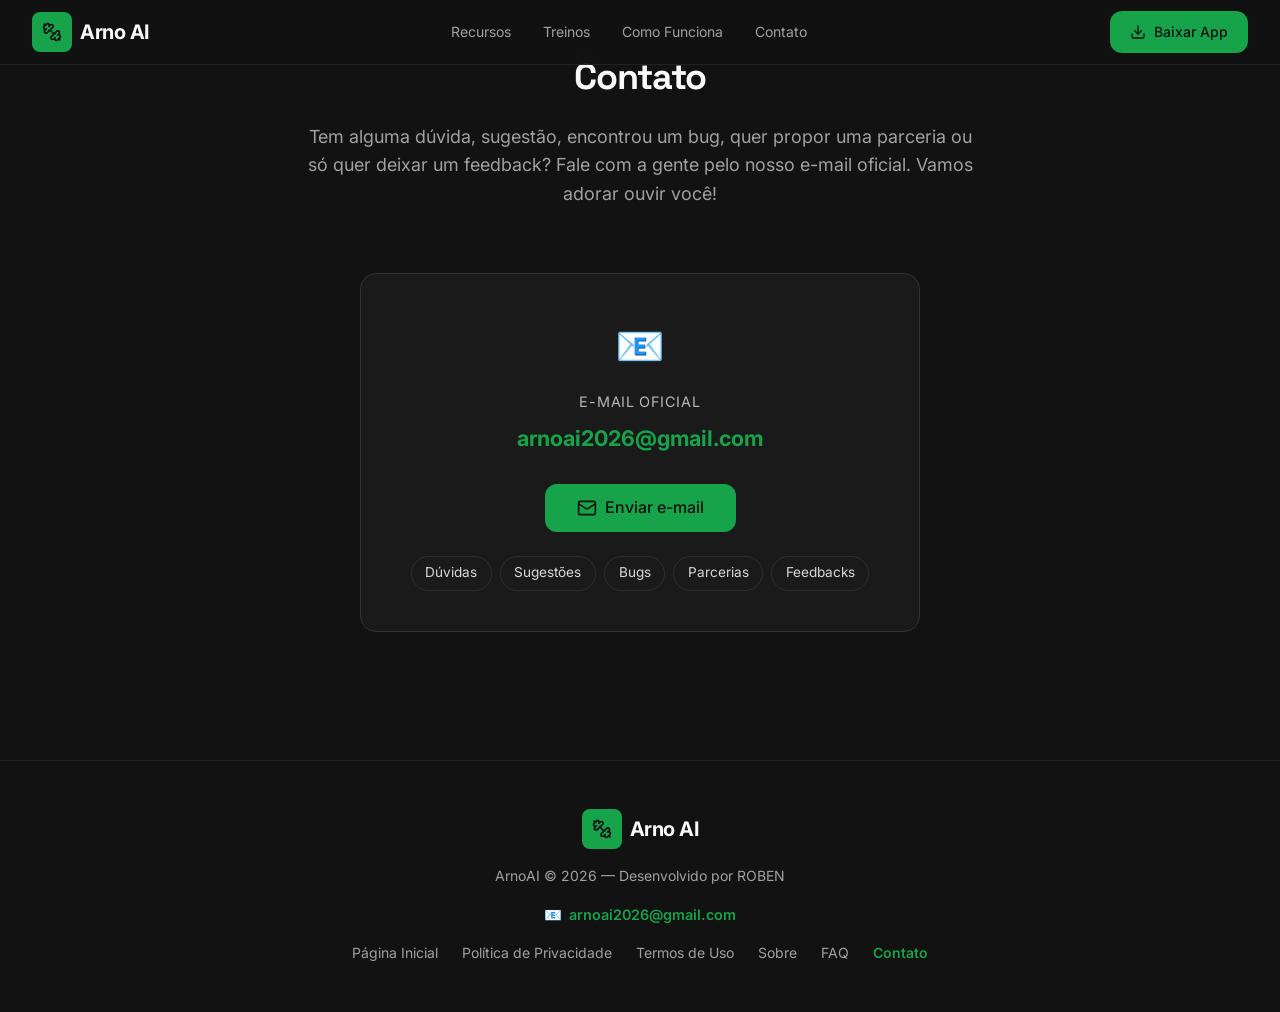
==== contato/index.html @ 8b25e914 "Create index.html" ====
<!DOCTYPE html>
<html lang="pt-BR">
<head>
  <meta charset="UTF-8">
  <meta name="viewport" content="width=device-width, initial-scale=1.0">
  <title>Contato - Arno AI</title>
  <meta name="description" content="Entre em contato com a equipe da Arno AI para dúvidas, sugestões, bugs, parcerias e feedbacks.">
  <meta name="keywords" content="contato, suporte, arno ai, personal trainer ia">
  <meta name="contact" content="arnoai2026@gmail.com">

  <meta name="theme-color" content="#39FF88">
  <meta property="og:image" content="https://guxta44.github.io/ArnoAI/icone.png">
  <meta name="twitter:card" content="summary_large_image">
  <meta name="twitter:image" content="https://guxta44.github.io/ArnoAI/icone.png">

  <link rel="preconnect" href="https://fonts.googleapis.com">
  <link rel="preconnect" href="https://fonts.gstatic.com" crossorigin>
  <link href="https://fonts.googleapis.com/css2?family=Inter:wght@400;500;600;700&family=Space+Grotesk:wght@500;700&display=swap" rel="stylesheet">
  <link rel="stylesheet" href="../styles.css">

  <link rel="icon" type="image/png" sizes="512x512" href="../icone.png">
  <link rel="apple-touch-icon" href="../icone.png">
  <link rel="manifest" href="../manifest.json">

  <style>
    /* Estilos complementares apenas para esta página,
       reaproveitando as variáveis e classes já existentes
       em styles.css. Nenhuma classe existente foi alterada. */
    .footer-link[aria-current="page"] {
      color: var(--primary);
      font-weight: 600;
    }

    .footer-link[aria-disabled="true"] {
      cursor: default;
      pointer-events: none;
      opacity: 0.55;
    }

    .footer-content {
      display: flex;
      flex-direction: column;
      align-items: center;
      gap: 1rem;
      text-align: center;
    }

    .footer-dev {
      opacity: 0.7;
      font-size: 0.875rem;
      margin: 0;
    }

    .footer-contact-line {
      display: inline-flex;
      align-items: center;
      gap: 0.4rem;
      font-size: 0.9rem;
      margin: 0;
    }

    .footer-email-link {
      color: var(--primary);
      text-decoration: none;
      font-weight: 600;
      transition: opacity 0.2s ease;
    }

    .footer-email-link:hover {
      opacity: 0.8;
      text-decoration: underline;
    }

    /* Cartão de contato da página Contato */
    .contact-section {
      padding-top: 3rem;
    }

    .contact-card {
      max-width: 560px;
      margin: 0 auto;
      background: var(--card, rgba(255, 255, 255, 0.03));
      border: 1px solid var(--border, rgba(255, 255, 255, 0.1));
      border-radius: 1rem;
      padding: 2.5rem 2rem;
      text-align: center;
    }

    .contact-card-icon {
      font-size: 2.5rem;
      margin-bottom: 0.75rem;
    }

    .contact-card-label {
      font-size: 0.9rem;
      text-transform: uppercase;
      letter-spacing: 0.05em;
      opacity: 0.7;
      margin-bottom: 0.5rem;
    }

    .contact-card-email {
      font-size: 1.35rem;
      font-weight: 700;
      color: var(--primary);
      word-break: break-word;
      margin-bottom: 1.75rem;
    }

    .contact-topics {
      display: flex;
      flex-wrap: wrap;
      gap: 0.5rem;
      justify-content: center;
      margin: 1.5rem 0 0;
      list-style: none;
      padding: 0;
    }

    .contact-topic {
      font-size: 0.85rem;
      padding: 0.35rem 0.85rem;
      border-radius: 999px;
      border: 1px solid var(--border, rgba(255, 255, 255, 0.15));
      opacity: 0.85;
    }
  </style>
</head>
<body>
  <header class="header">
    <div class="container header-content">
      <div class="logo">
        <div class="logo-icon">
          <svg xmlns="http://www.w3.org/2000/svg" width="20" height="20" viewBox="0 0 24 24" fill="none" stroke="currentColor" stroke-width="2" stroke-linecap="round" stroke-linejoin="round">
            <path d="M14.4 14.4 9.6 9.6"/>
            <path d="M18.657 21.485a2 2 0 1 1-2.829-2.828l-1.767 1.768a2 2 0 1 1-2.829-2.829l6.364-6.364a2 2 0 1 1 2.829 2.829l-1.768 1.767a2 2 0 1 1 2.828 2.829z"/>
            <path d="m21.5 21.5-1.4-1.4"/>
            <path d="M3.9 3.9 2.5 2.5"/>
            <path d="M6.404 12.768a2 2 0 1 1-2.829-2.829l1.768-1.767a2 2 0 1 1-2.828-2.829l2.828-2.828a2 2 0 1 1 2.829 2.828l1.767-1.768a2 2 0 1 1 2.829 2.829z"/>
          </svg>
        </div>
        <span class="logo-text">Arno AI</span>
      </div>

      <nav class="nav-desktop">
        <a href="../index.html#recursos" class="nav-link">Recursos</a>
        <a href="../index.html#treinos" class="nav-link">Treinos</a>
        <a href="../index.html#como-funciona" class="nav-link">Como Funciona</a>
        <a href="index.html" class="nav-link" aria-current="page">Contato</a>
      </nav>

      <div class="header-actions">
        <a href="https://github.com/Guxta44/ArnoAI/releases/download/v1.0/arno_ai.exe?raw=true" download="arno_ai.exe" class="btn btn-primary" style="text-decoration: none;">
          <svg xmlns="http://www.w3.org/2000/svg" width="16" height="16" viewBox="0 0 24 24" fill="none" stroke="currentColor" stroke-width="2" stroke-linecap="round" stroke-linejoin="round">
            <path d="M21 15v4a2 2 0 0 1-2 2H5a2 2 0 0 1-2-2v-4"/>
            <polyline points="7 10 12 15 17 10"/>
            <line x1="12" x2="12" y1="15" y2="3"/>
          </svg>
          Baixar App
        </a>
      </div>

      <button class="mobile-menu-btn" id="mobileMenuBtn" aria-label="Abrir menu">
        <svg class="menu-icon" xmlns="http://www.w3.org/2000/svg" width="24" height="24" viewBox="0 0 24 24" fill="none" stroke="currentColor" stroke-width="2" stroke-linecap="round" stroke-linejoin="round">
          <line x1="4" x2="20" y1="12" y2="12"/>
          <line x1="4" x2="20" y1="6" y2="6"/>
          <line x1="4" x2="20" y1="18" y2="18"/>
        </svg>
        <svg class="close-icon hidden" xmlns="http://www.w3.org/2000/svg" width="24" height="24" viewBox="0 0 24 24" fill="none" stroke="currentColor" stroke-width="2" stroke-linecap="round" stroke-linejoin="round">
          <path d="M18 6 6 18"/>
          <path d="m6 6 12 12"/>
        </svg>
      </button>
    </div>

    <nav class="nav-mobile hidden" id="mobileMenu">
      <a href="../index.html#recursos" class="nav-link">Recursos</a>
      <a href="../index.html#treinos" class="nav-link">Treinos</a>
      <a href="../index.html#como-funciona" class="nav-link">Como Funciona</a>
      <a href="index.html" class="nav-link" aria-current="page">Contato</a>
      <a href="https://github.com/Guxta44/ArnoAI/releases/download/v1.0/arno_ai.exe?raw=true" download="arno_ai.exe" class="btn btn-primary btn-full" style="text-decoration: none;">
        <svg xmlns="http://www.w3.org/2000/svg" width="16" height="16" viewBox="0 0 24 24" fill="none" stroke="currentColor" stroke-width="2" stroke-linecap="round" stroke-linejoin="round">
          <path d="M21 15v4a2 2 0 0 1-2 2H5a2 2 0 0 1-2-2v-4"/>
          <polyline points="7 10 12 15 17 10"/>
          <line x1="12" x2="12" y1="15" y2="3"/>
        </svg>
        Baixar App
      </a>
    </nav>
  </header>

  <section class="section contact-section section-border">
    <div class="container">
      <div class="section-header">
        <h1 class="section-title">Contato</h1>
        <p class="section-description">
          Tem alguma dúvida, sugestão, encontrou um bug, quer propor uma parceria
          ou só quer deixar um feedback? Fale com a gente pelo nosso e-mail oficial.
          Vamos adorar ouvir você!
        </p>
      </div>

      <div class="contact-card">
        <div class="contact-card-icon">📧</div>
        <div class="contact-card-label">E-mail Oficial</div>
        <div class="contact-card-email">arnoai2026@gmail.com</div>

        <a href="mailto:arnoai2026@gmail.com" class="btn btn-primary btn-lg" style="text-decoration: none;">
          <svg xmlns="http://www.w3.org/2000/svg" width="20" height="20" viewBox="0 0 24 24" fill="none" stroke="currentColor" stroke-width="2" stroke-linecap="round" stroke-linejoin="round">
            <rect width="20" height="16" x="2" y="4" rx="2"/>
            <path d="m22 7-8.97 5.7a1.94 1.94 0 0 1-2.06 0L2 7"/>
          </svg>
          Enviar e-mail
        </a>

        <ul class="contact-topics">
          <li class="contact-topic">Dúvidas</li>
          <li class="contact-topic">Sugestões</li>
          <li class="contact-topic">Bugs</li>
          <li class="contact-topic">Parcerias</li>
          <li class="contact-topic">Feedbacks</li>
        </ul>
      </div>
    </div>
  </section>

  <footer class="footer">
    <div class="container footer-content">
      <div class="logo">
        <div class="logo-icon">
          <svg xmlns="http://www.w3.org/2000/svg" width="20" height="20" viewBox="0 0 24 24" fill="none" stroke="currentColor" stroke-width="2" stroke-linecap="round" stroke-linejoin="round">
            <path d="M14.4 14.4 9.6 9.6"/>
            <path d="M18.657 21.485a2 2 0 1 1-2.829-2.828l-1.767 1.768a2 2 0 1 1-2.829-2.829l6.364-6.364a2 2 0 1 1 2.829 2.829l-1.768 1.767a2 2 0 1 1 2.828 2.829z"/>
            <path d="m21.5 21.5-1.4-1.4"/>
            <path d="M3.9 3.9 2.5 2.5"/>
            <path d="M6.404 12.768a2 2 0 1 1-2.829-2.829l1.768-1.767a2 2 0 1 1-2.828-2.829l2.828-2.828a2 2 0 1 1 2.829 2.828l1.767-1.768a2 2 0 1 1 2.829 2.829z"/>
          </svg>
        </div>
        <span class="logo-text">Arno AI</span>
      </div>

      <p class="footer-copyright">ArnoAI © 2026 — Desenvolvido por ROBEN</p>

      <p class="footer-contact-line">
        📧 <a href="mailto:arnoai2026@gmail.com" class="footer-email-link">arnoai2026@gmail.com</a>
      </p>

      <div class="footer-links">
        <a href="../index.html" class="footer-link">Página Inicial</a>
        <a href="../politica/index.html" class="footer-link">Política de Privacidade</a>
        <a href="../termos/index.html" class="footer-link">Termos de Uso</a>
        <a href="../sobre/index.html" class="footer-link">Sobre</a>
        <a href="../FAQ/index.html" class="footer-link">FAQ</a>
        <a href="index.html" class="footer-link" aria-current="page">Contato</a>
      </div>
    </div>
  </footer>

  <script src="../script.js"></script>
</body>
</html>
---- styles.css ----
/* Reset e Base */
*, *::before, *::after {
  box-sizing: border-box;
  margin: 0;
  padding: 0;
}

:root {
  --background: #121212;
  --foreground: #fafafa;
  --card: #1a1a1a;
  --card-foreground: #fafafa;
  --primary: #16a34a;
  --primary-foreground: #121212;
  --secondary: #262626;
  --secondary-foreground: #fafafa;
  --muted: #262626;
  --muted-foreground: #a1a1a1;
  --border: #333333;
  --radius: 0.75rem; 
}

html {
  scroll-behavior: smooth;
}

body {
  font-family: 'Inter', -apple-system, BlinkMacSystemFont, 'Segoe UI', Roboto, sans-serif;
  background-color: var(--background);
  color: var(--foreground);
  line-height: 1.6;
  -webkit-font-smoothing: antialiased;
  -moz-osx-font-smoothing: grayscale;
}

.container {
  max-width: 1280px;
  margin: 0 auto;
  padding: 0 1rem;
}

@media (min-width: 640px) {
  .container {
    padding: 0 1.5rem;
  }
}

@media (min-width: 1024px) {
  .container {
    padding: 0 2rem;
  }
}

/* Utilities */
.hidden {
  display: none !important;
}

.text-primary {
  color: var(--primary);
}

.text-left {
  text-align: left;
}

/* Buttons */
.btn {
  display: inline-flex;
  align-items: center;
  justify-content: center;
  gap: 0.5rem;
  padding: 0.625rem 1.25rem;
  font-size: 0.875rem;
  font-weight: 500;
  border-radius: var(--radius);
  border: none;
  cursor: pointer;
  transition: all 0.2s ease;
  text-decoration: none;
}

.btn-primary {
  background-color: var(--primary);
  color: var(--primary-foreground);
}

.btn-primary:hover {
  background-color: #26ea0c;
}

.btn-outline {
  background-color: transparent;
  border: 1px solid var(--border);
  color: var(--foreground);
}

.btn-outline:hover {
  background-color: var(--secondary);
}

.btn-lg {
  padding: 0.875rem 2rem;
  font-size: 1rem;
  height: 3rem;
}

.btn-full {
  width: 100%;
}

/* Header */
.header {
  position: fixed;
  top: 0;
  left: 0;
  right: 0;
  z-index: 50;
  background-color: rgba(18, 18, 18, 0.8);
  backdrop-filter: blur(12px);
  -webkit-backdrop-filter: blur(12px);
  border-bottom: 1px solid rgba(51, 51, 51, 0.5);
}

.header-content {
  display: flex;
  align-items: center;
  justify-content: space-between;
  height: 4rem;
}

.logo {
  display: flex;
  align-items: center;
  gap: 0.5rem;
}

.logo-icon {
  display: flex;
  align-items: center;
  justify-content: center;
  width: 2.5rem;
  height: 2.5rem;
  border-radius: 0.5rem;
  background-color: var(--primary);
  color: var(--primary-foreground);
}

.logo-text {
  font-size: 1.25rem;
  font-weight: 700;
  letter-spacing: -0.025em;
}

.nav-desktop {
  display: none;
  align-items: center;
  gap: 2rem;
}

@media (min-width: 768px) {
  .nav-desktop {
    display: flex;
  }
}

.nav-link {
  font-size: 0.875rem;
  color: var(--muted-foreground);
  text-decoration: none;
  transition: color 0.2s ease;
}

.nav-link:hover {
  color: var(--foreground);
}

.header-actions {
  display: none;
}

@media (min-width: 768px) {
  .header-actions {
    display: flex;
    align-items: center;
    gap: 1rem;
  }
}

.mobile-menu-btn {
  display: flex;
  align-items: center;
  justify-content: center;
  padding: 0.5rem;
  background: none;
  border: none;
  color: var(--foreground);
  cursor: pointer;
}

@media (min-width: 768px) {
  .mobile-menu-btn {
    display: none;
  }
}

.nav-mobile {
  display: flex;
  flex-direction: column;
  padding: 1rem;
  gap: 1rem;
  border-top: 1px solid var(--border);
  background-color: var(--background);
}

@media (min-width: 768px) {
  .nav-mobile {
    display: none !important;
  }
}

/* Hero Section */
.hero {
  position: relative;
  padding: 8rem 0 5rem;
  overflow: hidden;
}

@media (min-width: 768px) {
  .hero {
    padding: 10rem 0 8rem;
  }
}

.hero-bg {
  position: absolute;
  inset: 0;
  z-index: -1;
}

.hero-blob {
  position: absolute;
  border-radius: 50%;
  filter: blur(80px);
}

.hero-blob-1 {
  top: 25%;
  left: 25%;
  width: 24rem;
  height: 24rem;
  background-color: rgba(22, 163, 74, 0.1);
}

.hero-blob-2 {
  bottom: 25%;
  right: 25%;
  width: 24rem;
  height: 24rem;
  background-color: rgba(22, 163, 74, 0.05);
}

.hero-content {
  text-align: center;
}

.badge {
  display: inline-flex;
  align-items: center;
  gap: 0.5rem;
  padding: 0.375rem 1rem;
  border-radius: 9999px;
  border: 1px solid rgba(22, 163, 74, 0.3);
  background-color: rgba(22, 163, 74, 0.1);
  color: var(--primary);
  font-size: 0.875rem;
  margin-bottom: 1.5rem;
}

.hero-title {
  font-family: 'Space Grotesk', sans-serif;
  font-size: 2.5rem;
  font-weight: 700;
  letter-spacing: -0.025em;
  line-height: 1.1;
  text-wrap: balance;
}

@media (min-width: 640px) {
  .hero-title {
    font-size: 3rem;
  }
}

@media (min-width: 768px) {
  .hero-title {
    font-size: 3.75rem;
  }
}

@media (min-width: 1024px) {
  .hero-title {
    font-size: 4.5rem;
  }
}

.hero-description {
  max-width: 42rem;
  margin: 1.5rem auto 0;
  font-size: 1.125rem;
  color: var(--muted-foreground);
  line-height: 1.75;
  text-wrap: pretty;
}

.hero-buttons {
  display: flex;
  flex-direction: column;
  align-items: center;
  justify-content: center;
  gap: 1rem;
  margin-top: 2.5rem;
}

@media (min-width: 640px) {
  .hero-buttons {
    flex-direction: row;
  }
}

/* Stats */
.stats {
  display: grid;
  grid-template-columns: repeat(2, 1fr);
  gap: 2rem;
  max-width: 48rem;
  margin: 4rem auto 0;
}

@media (min-width: 640px) {
  .stats {
    grid-template-columns: repeat(4, 1fr);
  }
}

.stat-value {
  font-family: 'Space Grotesk', sans-serif;
  font-size: 1.875rem;
  font-weight: 700;
  color: var(--primary);
}

.stat-label {
  font-size: 0.875rem;
  color: var(--muted-foreground);
  margin-top: 0.25rem;
}

/* Sections */
.section {
  padding: 5rem 0;
}

@media (min-width: 768px) {
  .section {
    padding: 8rem 0;
  }
}

.section-border {
  border-top: 1px solid rgba(51, 51, 51, 0.5);
}

.section-dark {
  background-color: rgba(38, 38, 38, 0.3);
}

.section-header {
  text-align: center;
  margin-bottom: 4rem;
}

.section-title {
  font-family: 'Space Grotesk', sans-serif;
  font-size: 1.875rem;
  font-weight: 700;
  letter-spacing: -0.025em;
}

@media (min-width: 640px) {
  .section-title {
    font-size: 2.25rem;
  }
}

.section-description {
  max-width: 42rem;
  margin: 1rem auto 0;
  font-size: 1.125rem;
  color: var(--muted-foreground);
}

/* Features Grid */
.features-grid {
  display: grid;
  gap: 1.5rem;
}

@media (min-width: 768px) {
  .features-grid {
    grid-template-columns: repeat(2, 1fr);
  }
}

@media (min-width: 1024px) {
  .features-grid {
    grid-template-columns: repeat(4, 1fr);
  }
}

.feature-card {
  padding: 1.5rem;
  border-radius: var(--radius);
  border: 1px solid rgba(51, 51, 51, 0.5);
  background-color: rgba(26, 26, 26, 0.5);
  backdrop-filter: blur(8px);
  transition: all 0.3s ease;
}

.feature-card:hover {
  border-color: rgba(22, 163, 74, 0.5);
  background-color: var(--card);
}

.feature-card:hover .feature-icon {
  background-color: var(--primary);
  color: var(--primary-foreground);
}

.feature-icon {
  display: flex;
  align-items: center;
  justify-content: center;
  width: 3rem;
  height: 3rem;
  border-radius: 0.5rem;
  background-color: rgba(22, 163, 74, 0.1);
  color: var(--primary);
  margin-bottom: 1rem;
  transition: all 0.3s ease;
}

.feature-title {
  font-size: 1.125rem;
  font-weight: 600;
  margin-bottom: 0.5rem;
}

.feature-description {
  font-size: 0.875rem;
  color: var(--muted-foreground);
  line-height: 1.6;
}

/* Workouts Grid */
.workouts-grid {
  display: grid;
  grid-template-columns: repeat(2, 1fr);
  gap: 1rem;
}

@media (min-width: 640px) {
  .workouts-grid {
    grid-template-columns: repeat(4, 1fr);
  }
}

@media (min-width: 1024px) {
  .workouts-grid {
    grid-template-columns: repeat(8, 1fr);
  }
}

.workout-card {
  display: flex;
  flex-direction: column;
  align-items: center;
  justify-content: center;
  padding: 1.5rem;
  border-radius: var(--radius);
  border: 1px solid rgba(51, 51, 51, 0.5);
  background-color: rgba(26, 26, 26, 0.5);
  backdrop-filter: blur(8px);
  cursor: pointer;
  transition: all 0.3s ease;
}

.workout-card:hover {
  border-color: var(--primary);
  background-color: rgba(22, 163, 74, 0.1);
}

.workout-emoji {
  font-size: 1.875rem;
  margin-bottom: 0.5rem;
}

.workout-name {
  font-size: 0.875rem;
  font-weight: 500;
  text-align: center;
}

.workouts-note {
  text-align: center;
  color: var(--muted-foreground);
  margin-top: 2rem;
}

/* Steps Grid */
.steps-grid {
  display: grid;
  gap: 2rem;
}

@media (min-width: 768px) {
  .steps-grid {
    grid-template-columns: repeat(2, 1fr);
  }
}

@media (min-width: 1024px) {
  .steps-grid {
    grid-template-columns: repeat(4, 1fr);
  }
}

.step {
  position: relative;
}

.step-number {
  font-family: 'Space Grotesk', sans-serif;
  font-size: 3.75rem;
  font-weight: 700;
  color: rgba(22, 163, 74, 0.2);
  margin-bottom: 1rem;
}

.step-title {
  font-size: 1.25rem;
  font-weight: 600;
  margin-bottom: 0.5rem;
}

.step-description {
  color: var(--muted-foreground);
}

.step-arrow {
  display: none;
  position: absolute;
  top: 2rem;
  right: -1rem;
  color: rgba(22, 163, 74, 0.3);
}

@media (min-width: 1024px) {
  .step-arrow {
    display: block;
  }

  .step:last-child .step-arrow {
    display: none;
  }
}

/* Data Section */
.data-grid {
  display: grid;
  gap: 3rem;
  align-items: center;
}

@media (min-width: 1024px) {
  .data-grid {
    grid-template-columns: 1fr 1fr;
  }
}

.data-content .section-title {
  margin-bottom: 1.5rem;
}

.data-description {
  font-size: 1.125rem;
  color: var(--muted-foreground);
  line-height: 1.75;
  margin-bottom: 2rem;
}

.data-items {
  display: flex;
  flex-direction: column;
  gap: 1rem;
}

.data-item {
  display: flex;
  align-items: center;
  gap: 1rem;
  padding: 1rem;
  border-radius: 0.5rem;
  border: 1px solid rgba(51, 51, 51, 0.5);
  background-color: rgba(26, 26, 26, 0.5);
}

.data-item-icon {
  display: flex;
  align-items: center;
  justify-content: center;
  width: 2.5rem;
  height: 2.5rem;
  border-radius: 0.5rem;
  background-color: rgba(22, 163, 74, 0.1);
  color: var(--primary);
  flex-shrink: 0;
}

.data-item-title {
  font-weight: 500;
}

.data-item-text {
  font-size: 0.875rem;
  color: var(--muted-foreground);
}

/* Preview Card */
.preview-card {
  border-radius: var(--radius);
  border: 1px solid rgba(51, 51, 51, 0.5);
  background-color: rgba(26, 26, 26, 0.8);
  backdrop-filter: blur(8px);
  padding: 2rem;
}

.preview-header {
  text-align: center;
  margin-bottom: 1.5rem;
}

.preview-icon {
  display: inline-flex;
  align-items: center;
  justify-content: center;
  width: 4rem;
  height: 4rem;
  border-radius: 50%;
  background-color: rgba(22, 163, 74, 0.1);
  color: var(--primary);
  margin-bottom: 1rem;
}

.preview-title {
  font-size: 1.25rem;
  font-weight: 700;
}

.preview-subtitle {
  font-size: 0.875rem;
  color: var(--muted-foreground);
}

.exercise-list {
  display: flex;
  flex-direction: column;
  gap: 0.75rem;
}

.exercise-item {
  display: flex;
  align-items: center;
  justify-content: space-between;
  padding: 0.75rem;
  border-radius: 0.5rem;
  background-color: rgba(38, 38, 38, 0.5);
}

.exercise-name {
  font-weight: 500;
}

.exercise-details {
  display: flex;
  gap: 1rem;
  font-size: 0.875rem;
  color: var(--muted-foreground);
}

.exercise-rest {
  color: var(--primary);
}

.preview-note {
  font-size: 0.75rem;
  color: var(--muted-foreground);
  text-align: center;
  margin-top: 1rem;
}

/* CTA Section */
.cta-box {
  position: relative;
  border-radius: 1.5rem;
  background-color: rgba(22, 163, 74, 0.1);
  border: 1px solid rgba(22, 163, 74, 0.2);
  padding: 2rem;
  text-align: center;
  overflow: hidden;
}

@media (min-width: 768px) {
  .cta-box {
    padding: 4rem;
  }
}

.cta-bg {
  position: absolute;
  inset: 0;
  z-index: -1;
}

.cta-bg::before {
  content: '';
  position: absolute;
  top: 0;
  left: 50%;
  transform: translateX(-50%);
  width: 16rem;
  height: 16rem;
  border-radius: 50%;
  background-color: rgba(22, 163, 74, 0.2);
  filter: blur(80px);
}

.cta-title {
  font-family: 'Space Grotesk', sans-serif;
  font-size: 1.875rem;
  font-weight: 700;
  letter-spacing: -0.025em;
  margin-bottom: 1.5rem;
}

@media (min-width: 640px) {
  .cta-title {
    font-size: 2.25rem;
  }
}

@media (min-width: 768px) {
  .cta-title {
    font-size: 3rem;
  }
}

.cta-description {
  max-width: 42rem;
  margin: 0 auto 2rem;
  font-size: 1.125rem;
  color: var(--muted-foreground);
}

/* Footer */
.footer {
  border-top: 1px solid rgba(51, 51, 51, 0.5);
  padding: 3rem 0;
}

.footer-content {
  display: flex;
  flex-direction: column;
  align-items: center;
  gap: 1.5rem;
}

@media (min-width: 768px) {
  .footer-content {
    flex-direction: row;
    justify-content: space-between;
  }
}

.footer-copyright {
  font-size: 0.875rem;
  color: var(--muted-foreground);
}

.footer-links {
  display: flex;
  align-items: center;
  gap: 1.5rem;
}

.footer-link {
  font-size: 0.875rem;
  color: var(--muted-foreground);
  text-decoration: none;
  transition: color 0.2s ease;
}

.footer-link:hover {
  color: var(--foreground);
}
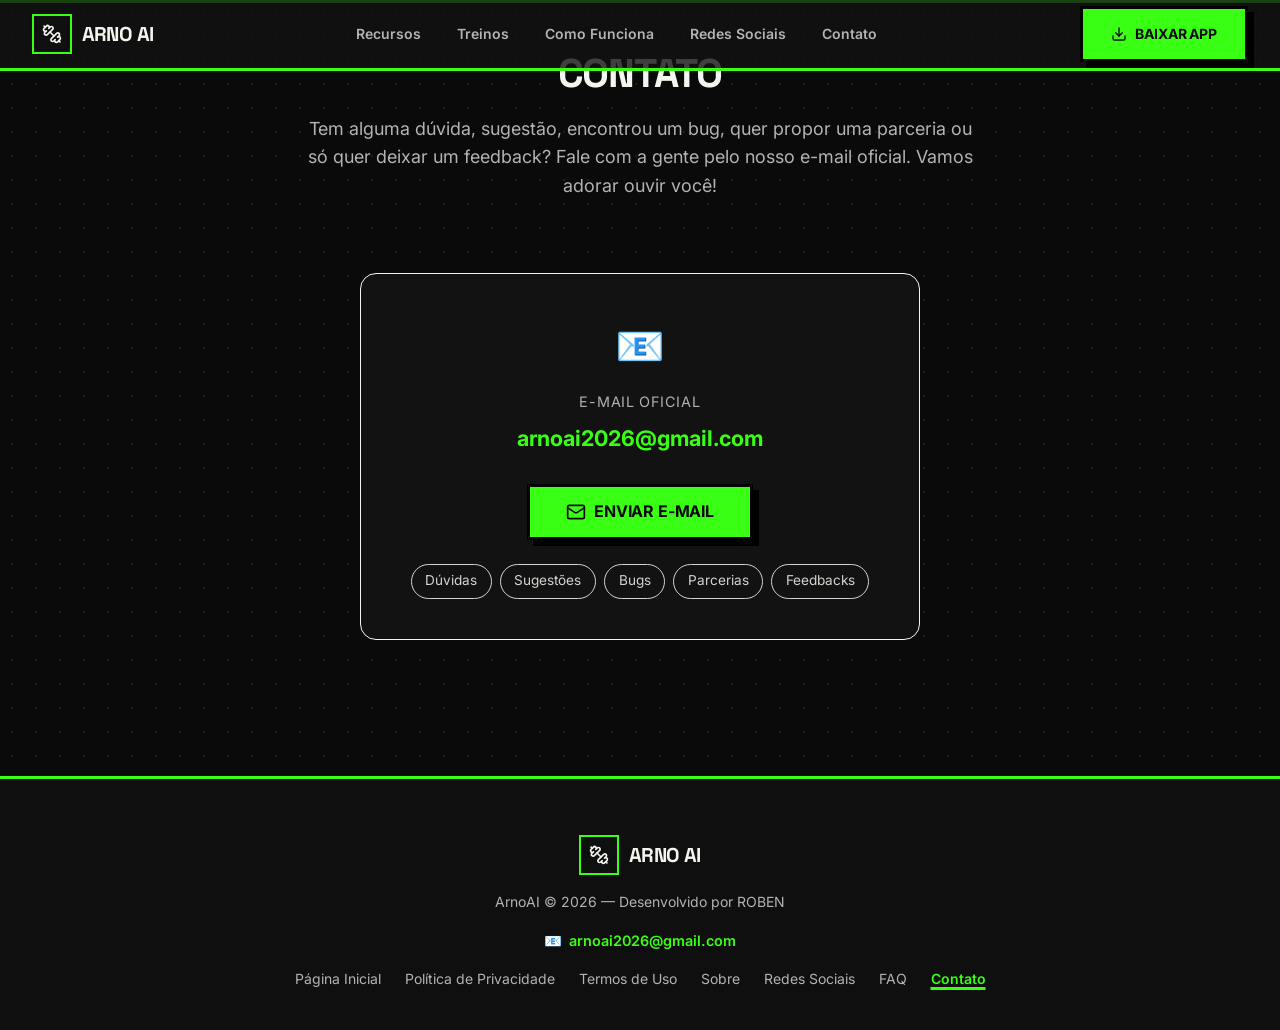
==== commit 91e76dae: "Add 'Redes Sociais' links to navigation and footer" ====
--- a/contato/index.html
+++ b/contato/index.html
@@ -146,6 +146,7 @@
         <a href="../index.html#recursos" class="nav-link">Recursos</a>
         <a href="../index.html#treinos" class="nav-link">Treinos</a>
         <a href="../index.html#como-funciona" class="nav-link">Como Funciona</a>
+        <a href="../redessociais/index.html" class="nav-link">Redes Sociais</a>
         <a href="index.html" class="nav-link" aria-current="page">Contato</a>
       </nav>
 
@@ -177,6 +178,7 @@
       <a href="../index.html#recursos" class="nav-link">Recursos</a>
       <a href="../index.html#treinos" class="nav-link">Treinos</a>
       <a href="../index.html#como-funciona" class="nav-link">Como Funciona</a>
+      <a href="../redessociais/index.html" class="nav-link">Redes Sociais</a>
       <a href="index.html" class="nav-link" aria-current="page">Contato</a>
       <a href="https://github.com/Guxta44/ArnoAI/releases/download/v1.0/arno_ai.exe?raw=true" download="arno_ai.exe" class="btn btn-primary btn-full" style="text-decoration: none;">
         <svg xmlns="http://www.w3.org/2000/svg" width="16" height="16" viewBox="0 0 24 24" fill="none" stroke="currentColor" stroke-width="2" stroke-linecap="round" stroke-linejoin="round">
@@ -250,6 +252,7 @@
         <a href="../politica/index.html" class="footer-link">Política de Privacidade</a>
         <a href="../termos/index.html" class="footer-link">Termos de Uso</a>
         <a href="../sobre/index.html" class="footer-link">Sobre</a>
+        <a href="../redessociais/index.html" class="footer-link">Redes Sociais</a>
         <a href="../FAQ/index.html" class="footer-link">FAQ</a>
         <a href="index.html" class="footer-link" aria-current="page">Contato</a>
       </div>
--- a/styles.css
+++ b/styles.css
@@ -1,3 +1,12 @@
+/* =========================================================
+   Arno AI — Design System Neo-Brutalist
+   Mantém 100% das classes e variáveis originais (nenhuma
+   página do site quebra). Paleta: verde neon + preto forte,
+   com amarelo elétrico e rosa/magenta como cores secundárias.
+   Linguagem: bordas grossas, sombras sólidas deslocadas
+   (sem blur/glow), cantos retos, alto contraste.
+   ========================================================= */
+
 /* Reset e Base */
 *, *::before, *::after {
   box-sizing: border-box;
@@ -6,32 +15,93 @@
 }
 
 :root {
-  --background: #121212;
-  --foreground: #fafafa;
-  --card: #1a1a1a;
-  --card-foreground: #fafafa;
-  --primary: #16a34a;
-  --primary-foreground: #121212;
-  --secondary: #262626;
-  --secondary-foreground: #fafafa;
-  --muted: #262626;
-  --muted-foreground: #a1a1a1;
-  --border: #333333;
-  --radius: 0.75rem; 
+  /* ---- Paleta base (mesmos nomes de sempre) ---- */
+  --background: #0a0a0a;
+  --foreground: #f5f5f0;
+  --card: #121212;
+  --card-foreground: #f5f5f0;
+  --primary: #39ff14;
+  --primary-foreground: #0a0a0a;
+  --secondary: #1a1a1a;
+  --secondary-foreground: #f5f5f0;
+  --muted: #1a1a1a;
+  --muted-foreground: #b3b3b3;
+  --border: #f5f5f0;
+  --radius: 0px;
+
+  /* ---- Extensões (mesmos nomes, valores brutalistas) ---- */
+  --primary-light: #7cfc3c;
+  --primary-dark: #1fae0a;
+  --bg-elevated: #0f0f0f;
+  --border-soft: rgba(245, 245, 240, 0.16);
+
+  /* sombras "sticker": deslocadas, sólidas, sem blur */
+  --glow-sm: 4px 4px 0 #000;
+  --glow-md: 6px 6px 0 #000;
+  --glow-lg: 10px 10px 0 #000;
+  --shadow-card: 6px 6px 0 #000;
+
+  --ease-premium: cubic-bezier(0.2, 0.9, 0.25, 1);
+
+  /* gradientes viram cor sólida (nada de blend suave) */
+  --gradient-primary: var(--primary);
+  --gradient-text: var(--primary);
+
+  /* ---- Assinatura "sinal vital": segunda cor (IA/dados) que
+     forma o duotone junto do verde (fitness/energia). Agora em
+     amarelo elétrico — pop gráfico, nunca em massa. ---- */
+  --signal: #ffe600;
+  --signal-soft: rgba(255, 230, 0, 0.16);
+  /* corte duro 50/50, sem transição suave */
+  --gradient-signature: linear-gradient(90deg, var(--primary) 0 50%, var(--signal) 50% 100%);
+  --font-mono: 'IBM Plex Mono', ui-monospace, 'SF Mono', Menlo, monospace;
+
+  /* cor secundária extra, usada com moderação (tags, chips) */
+  --accent-pink: #ff2e93;
 }
 
 html {
   scroll-behavior: smooth;
+}
+
+@media (prefers-reduced-motion: reduce) {
+  html {
+    scroll-behavior: auto;
+  }
+  *, *::before, *::after {
+    animation-duration: 0.001ms !important;
+    animation-iteration-count: 1 !important;
+    transition-duration: 0.001ms !important;
+    scroll-behavior: auto !important;
+  }
 }
 
 body {
   font-family: 'Inter', -apple-system, BlinkMacSystemFont, 'Segoe UI', Roboto, sans-serif;
   background-color: var(--background);
+  background-image: radial-gradient(rgba(245, 245, 240, 0.09) 1.5px, transparent 1.5px);
+  background-size: 24px 24px;
   color: var(--foreground);
   line-height: 1.6;
   -webkit-font-smoothing: antialiased;
   -moz-osx-font-smoothing: grayscale;
-}
+  overflow-x: hidden;
+}
+
+::selection {
+  background-color: var(--primary);
+  color: #0a0a0a;
+}
+
+/* Scrollbar */
+::-webkit-scrollbar { width: 10px; }
+::-webkit-scrollbar-track { background: var(--background); }
+::-webkit-scrollbar-thumb {
+  background: #2a2a2e;
+  border-radius: 0;
+  border: 2px solid var(--background);
+}
+::-webkit-scrollbar-thumb:hover { background: var(--primary); }
 
 .container {
   max-width: 1280px;
@@ -40,100 +110,141 @@
 }
 
 @media (min-width: 640px) {
-  .container {
-    padding: 0 1.5rem;
-  }
+  .container { padding: 0 1.5rem; }
 }
 
 @media (min-width: 1024px) {
-  .container {
-    padding: 0 2rem;
-  }
+  .container { padding: 0 2rem; }
 }
 
 /* Utilities */
-.hidden {
-  display: none !important;
-}
+.hidden { display: none !important; }
 
 .text-primary {
-  color: var(--primary);
-}
-
-.text-left {
-  text-align: left;
-}
-
-/* Buttons */
+  background: var(--gradient-text);
+  -webkit-background-clip: text;
+  background-clip: text;
+  -webkit-text-fill-color: transparent;
+}
+
+.text-left { text-align: left; }
+
+/* Cabeçalhos de destaque — poster/uppercase, chapado */
+.hero-title,
+.section-title,
+.cta-title {
+  text-transform: uppercase;
+}
+
+/* Reveal-on-scroll genérico (usado por script.js + novas seções) */
+.reveal {
+  opacity: 0;
+  transform: translateY(20px);
+  transition: opacity 0.45s var(--ease-premium), transform 0.45s var(--ease-premium);
+}
+.reveal.is-visible,
+.reveal.visible {
+  opacity: 1;
+  transform: translateY(0);
+}
+
+/* =========================================================
+   Botões
+   ========================================================= */
 .btn {
+  position: relative;
   display: inline-flex;
   align-items: center;
   justify-content: center;
   gap: 0.5rem;
-  padding: 0.625rem 1.25rem;
+  padding: 0.85rem 1.75rem;
   font-size: 0.875rem;
-  font-weight: 500;
-  border-radius: var(--radius);
-  border: none;
+  font-weight: 700;
+  letter-spacing: -0.01em;
+  text-transform: uppercase;
+  border-radius: 0;
+  border: 3px solid #000;
   cursor: pointer;
-  transition: all 0.2s ease;
+  transition: transform 0.15s var(--ease-premium), box-shadow 0.15s var(--ease-premium), background-color 0.2s ease;
   text-decoration: none;
-}
+  isolation: isolate;
+  overflow: hidden;
+  white-space: nowrap;
+}
+
+.btn > * { position: relative; z-index: 2; }
 
 .btn-primary {
+  background: var(--gradient-primary);
+  color: var(--primary-foreground);
+  box-shadow: var(--shadow-card);
+}
+
+.btn-primary:hover {
+  transform: translate(-3px, -3px);
+  box-shadow: 9px 9px 0 #000;
+}
+
+.btn-primary:active {
+  transform: translate(0, 0);
+  box-shadow: 2px 2px 0 #000;
+}
+
+.btn-outline {
+  background-color: var(--background);
+  border: 3px solid var(--primary);
+  color: var(--foreground);
+}
+
+.btn-outline:hover {
   background-color: var(--primary);
   color: var(--primary-foreground);
-}
-
-.btn-primary:hover {
-  background-color: #26ea0c;
-}
-
-.btn-outline {
-  background-color: transparent;
-  border: 1px solid var(--border);
-  color: var(--foreground);
-}
-
-.btn-outline:hover {
-  background-color: var(--secondary);
+  border-color: #000;
+  transform: translate(-3px, -3px);
+  box-shadow: 9px 9px 0 #000;
+}
+
+.btn-outline:active {
+  transform: translate(0, 0);
+  box-shadow: 2px 2px 0 #000;
 }
 
 .btn-lg {
-  padding: 0.875rem 2rem;
+  padding: 1rem 2.25rem;
   font-size: 1rem;
-  height: 3rem;
-}
-
-.btn-full {
-  width: 100%;
-}
-
-/* Header */
+  height: 3.5rem;
+}
+
+.btn-full { width: 100%; }
+
+/* =========================================================
+   Header / Navbar
+   ========================================================= */
 .header {
   position: fixed;
   top: 0;
   left: 0;
   right: 0;
   z-index: 50;
-  background-color: rgba(18, 18, 18, 0.8);
-  backdrop-filter: blur(12px);
-  -webkit-backdrop-filter: blur(12px);
-  border-bottom: 1px solid rgba(51, 51, 51, 0.5);
+  background-color: var(--background);
+  border-bottom: 3px solid var(--primary);
 }
 
 .header-content {
   display: flex;
   align-items: center;
   justify-content: space-between;
-  height: 4rem;
+  height: 4.25rem;
 }
 
 .logo {
   display: flex;
   align-items: center;
-  gap: 0.5rem;
-}
+  gap: 0.6rem;
+  transition: opacity 0.2s ease;
+}
+
+.logo:hover { opacity: 0.85; }
 
 .logo-icon {
   display: flex;
@@ -141,39 +252,65 @@
   justify-content: center;
   width: 2.5rem;
   height: 2.5rem;
-  border-radius: 0.5rem;
-  background-color: var(--primary);
-  color: var(--primary-foreground);
+  border-radius: 0;
+  border: 2px solid var(--primary);
+  overflow: hidden;
+  flex-shrink: 0;
+}
+
+.logo-icon-img {
+  width: 100%;
+  height: 100%;
+  object-fit: cover;
+  border-radius: inherit;
+  display: block;
 }
 
 .logo-text {
+  font-family: 'Space Grotesk', sans-serif;
   font-size: 1.25rem;
   font-weight: 700;
-  letter-spacing: -0.025em;
+  letter-spacing: -0.03em;
+  text-transform: uppercase;
 }
 
 .nav-desktop {
   display: none;
   align-items: center;
-  gap: 2rem;
+  gap: 2.25rem;
 }
 
 @media (min-width: 768px) {
-  .nav-desktop {
-    display: flex;
-  }
+  .nav-desktop { display: flex; }
 }
 
 .nav-link {
+  position: relative;
   font-size: 0.875rem;
+  font-weight: 600;
   color: var(--muted-foreground);
   text-decoration: none;
   transition: color 0.2s ease;
-}
-
-.nav-link:hover {
-  color: var(--foreground);
-}
+  padding: 0.35rem 0;
+}
+
+.nav-link::after {
+  content: '';
+  position: absolute;
+  left: 0;
+  bottom: -2px;
+  width: 0%;
+  height: 3px;
+  border-radius: 0;
+  background: var(--primary);
+  transition: width 0.25s var(--ease-premium);
+}
+
+.nav-link:hover { color: var(--foreground); }
+.nav-link:hover::after { width: 100%; }
+
+.nav-link.is-active { color: var(--primary-light); }
+.nav-link.is-active::after { width: 100%; }
 
 .header-actions {
   display: none;
@@ -199,37 +336,33 @@
 }
 
 @media (min-width: 768px) {
-  .mobile-menu-btn {
-    display: none;
-  }
+  .mobile-menu-btn { display: none; }
 }
 
 .nav-mobile {
   display: flex;
   flex-direction: column;
-  padding: 1rem;
-  gap: 1rem;
-  border-top: 1px solid var(--border);
+  padding: 1.25rem 1rem 1.5rem;
+  gap: 1.1rem;
+  border-top: 3px solid var(--primary);
   background-color: var(--background);
 }
 
 @media (min-width: 768px) {
-  .nav-mobile {
-    display: none !important;
-  }
-}
-
-/* Hero Section */
+  .nav-mobile { display: none !important; }
+}
+
+/* =========================================================
+   Hero
+   ========================================================= */
 .hero {
   position: relative;
-  padding: 8rem 0 5rem;
+  padding: 9rem 0 5rem;
   overflow: hidden;
 }
 
 @media (min-width: 768px) {
-  .hero {
-    padding: 10rem 0 8rem;
-  }
+  .hero { padding: 11rem 0 8rem; }
 }
 
 .hero-bg {
@@ -238,94 +371,383 @@
   z-index: -1;
 }
 
+.hero-bg::after {
+  content: '';
+  position: absolute;
+  inset: 0;
+  background-image:
+    linear-gradient(rgba(57, 255, 20, 0.06) 1px, transparent 1px),
+    linear-gradient(90deg, rgba(57, 255, 20, 0.06) 1px, transparent 1px);
+  background-size: 46px 46px;
+  -webkit-mask-image: radial-gradient(ellipse 70% 60% at 50% 20%, #000 40%, transparent 100%);
+  mask-image: radial-gradient(ellipse 70% 60% at 50% 20%, #000 40%, transparent 100%);
+}
+
+/* Blobs viram "adesivos" sólidos com contorno preto — sem blur */
 .hero-blob {
   position: absolute;
-  border-radius: 50%;
-  filter: blur(80px);
+  border-radius: 0;
+  border: 4px solid #000;
+  box-shadow: var(--shadow-card);
 }
 
 .hero-blob-1 {
-  top: 25%;
-  left: 25%;
-  width: 24rem;
-  height: 24rem;
-  background-color: rgba(22, 163, 74, 0.1);
+  top: 12%;
+  left: 18%;
+  width: 84px;
+  height: 84px;
+  background-color: var(--primary);
+  animation: float-blob 7s ease-in-out infinite;
 }
 
 .hero-blob-2 {
-  bottom: 25%;
-  right: 25%;
-  width: 24rem;
-  height: 24rem;
-  background-color: rgba(22, 163, 74, 0.05);
+  bottom: 8%;
+  right: 14%;
+  width: 64px;
+  height: 64px;
+  background-color: var(--signal);
+  animation: float-blob 8.5s ease-in-out infinite reverse;
+}
+
+@keyframes float-blob {
+  0%, 100% { transform: translate(0, 0) scale(1); }
+  50% { transform: translate(3%, -6%) scale(1.05); }
+}
+
+/* =========================================================
+   Assinatura visual: "linha de sinal" (EKG -> gráfico de barras)
+   Representa a ponte entre corpo (fitness) e dado (IA analisando).
+   ========================================================= */
+.signal-line {
+  width: 100%;
+  height: auto;
+  overflow: visible;
+}
+
+.signal-line path {
+  fill: none;
+  stroke: url(#signalGradient);
+  stroke-width: 2.5;
+  stroke-linecap: round;
+  stroke-linejoin: round;
+  stroke-dasharray: 300;
+  stroke-dashoffset: 300;
+  animation: signal-draw 2.6s var(--ease-premium) forwards, signal-flow 5s linear infinite 2.6s;
+}
+
+.signal-line circle {
+  fill: var(--signal);
+  opacity: 0;
+  animation: signal-dot 5s ease-in-out infinite 2.6s;
+}
+
+@keyframes signal-draw {
+  to { stroke-dashoffset: 0; }
+}
+
+@keyframes signal-flow {
+  0% { stroke-dashoffset: 0; }
+  50% { stroke-dashoffset: -140; }
+  100% { stroke-dashoffset: 0; }
+}
+
+@keyframes signal-dot {
+  0%, 100% { opacity: 0; offset-distance: 0%; }
+  10%, 45% { opacity: 1; }
+  50% { offset-distance: 100%; opacity: 0; }
+}
+
+.hero-signal {
+  position: absolute;
+  left: 50%;
+  bottom: -6%;
+  transform: translateX(-50%);
+  width: 120%;
+  max-width: 640px;
+  opacity: 0.5;
+  z-index: -1;
+  pointer-events: none;
+}
+
+.section-divider-wrap {
+  display: flex;
+  justify-content: center;
+  padding: 0 1rem;
+  background-color: var(--bg-elevated);
+}
+
+.section-divider {
+  max-width: 220px;
+  width: 100%;
+  height: 40px;
+  margin: 0 auto;
+  opacity: 0.85;
+}
+
+.signal-line circle {
+  offset-rotate: 0deg;
+}
+
+@media (prefers-reduced-motion: reduce) {
+  .signal-line path { animation: none; stroke-dashoffset: 0; }
+  .signal-line circle { display: none; }
+}
+
+.hero-grid {
+  display: grid;
+  gap: 3.5rem;
+  align-items: center;
+}
+
+@media (min-width: 1024px) {
+  .hero-grid {
+    grid-template-columns: 1.05fr 0.95fr;
+    gap: 2rem;
+  }
 }
 
 .hero-content {
   text-align: center;
 }
 
+@media (min-width: 1024px) {
+  .hero-grid .hero-content { text-align: left; }
+}
+
 .badge {
   display: inline-flex;
   align-items: center;
   gap: 0.5rem;
-  padding: 0.375rem 1rem;
-  border-radius: 9999px;
-  border: 1px solid rgba(22, 163, 74, 0.3);
-  background-color: rgba(22, 163, 74, 0.1);
-  color: var(--primary);
-  font-size: 0.875rem;
-  margin-bottom: 1.5rem;
+  padding: 0.45rem 1.1rem;
+  border-radius: 0;
+  border: 3px solid #000;
+  background-color: var(--primary);
+  color: #0a0a0a;
+  font-size: 0.8125rem;
+  font-weight: 700;
+  text-transform: uppercase;
+  letter-spacing: 0.02em;
+  margin-bottom: 1.75rem;
+  transform: rotate(-2deg);
+  box-shadow: var(--glow-sm);
 }
 
 .hero-title {
   font-family: 'Space Grotesk', sans-serif;
-  font-size: 2.5rem;
-  font-weight: 700;
-  letter-spacing: -0.025em;
-  line-height: 1.1;
+  font-size: clamp(2.5rem, 5vw + 1rem, 5.25rem);
+  font-weight: 700;
+  letter-spacing: -0.03em;
+  line-height: 1.05;
   text-wrap: balance;
-}
-
-@media (min-width: 640px) {
-  .hero-title {
-    font-size: 3rem;
-  }
-}
-
-@media (min-width: 768px) {
-  .hero-title {
-    font-size: 3.75rem;
-  }
-}
-
-@media (min-width: 1024px) {
-  .hero-title {
-    font-size: 4.5rem;
-  }
 }
 
 .hero-description {
   max-width: 42rem;
-  margin: 1.5rem auto 0;
-  font-size: 1.125rem;
+  margin: 1.75rem auto 0;
+  font-size: 1.1875rem;
   color: var(--muted-foreground);
   line-height: 1.75;
   text-wrap: pretty;
 }
 
+@media (min-width: 1024px) {
+  .hero-grid .hero-description { margin: 1.75rem 0 0; }
+}
+
 .hero-buttons {
   display: flex;
   flex-direction: column;
   align-items: center;
   justify-content: center;
   gap: 1rem;
-  margin-top: 2.5rem;
+  margin-top: 2.75rem;
 }
 
 @media (min-width: 640px) {
-  .hero-buttons {
-    flex-direction: row;
-  }
+  .hero-buttons { flex-direction: row; }
+}
+
+@media (min-width: 1024px) {
+  .hero-grid .hero-buttons { justify-content: flex-start; }
+}
+
+/* ---- Mockup do app na Hero ---- */
+.hero-visual {
+  position: relative;
+  display: flex;
+  align-items: center;
+  justify-content: center;
+  min-height: 22rem;
+}
+
+.phone-mock {
+  position: relative;
+  width: clamp(220px, 24vw, 288px);
+  aspect-ratio: 9 / 19.2;
+  border-radius: 1.5rem;
+  padding: 0.5rem;
+  background: #000;
+  border: 4px solid var(--primary);
+  box-shadow: var(--shadow-card);
+  animation: float-phone 6s ease-in-out infinite;
+}
+
+@keyframes float-phone {
+  0%, 100% { transform: translateY(0) rotate(-1.5deg); }
+  50% { transform: translateY(-16px) rotate(1deg); }
+}
+
+.phone-mock__screen {
+  position: relative;
+  height: 100%;
+  border-radius: 1.1rem;
+  overflow: hidden;
+  background: #0d0d0d;
+  padding: 1.5rem 1.1rem 1.1rem;
+  display: flex;
+  flex-direction: column;
+  gap: 0.85rem;
+}
+
+.phone-mock__notch {
+  position: absolute;
+  top: 0.55rem;
+  left: 50%;
+  transform: translateX(-50%);
+  width: 5rem;
+  height: 0.4rem;
+  border-radius: 999px;
+  background: rgba(255, 255, 255, 0.16);
+  z-index: 2;
+}
+
+/* Variante com screenshot real do app (em vez da UI ilustrada) */
+.phone-mock__screen--photo {
+  padding: 0;
+  background: #0a0a0b;
+}
+
+.phone-mock__screen--photo img {
+  width: 100%;
+  height: 100%;
+  object-fit: cover;
+  object-position: top center;
+  display: block;
+}
+
+.phone-mock__row { display: flex; align-items: center; gap: 0.6rem; }
+
+.phone-mock__avatar {
+  width: 2rem;
+  height: 2rem;
+  border-radius: 50%;
+  background: var(--gradient-primary);
+  border: 2px solid #000;
+  flex-shrink: 0;
+}
+
+.phone-mock__line {
+  height: 0.5rem;
+  border-radius: 999px;
+  background: rgba(255, 255, 255, 0.14);
+}
+
+.phone-mock__ring {
+  --pct: 72%;
+  width: 5rem;
+  height: 5rem;
+  border-radius: 50%;
+  margin: 0.25rem auto;
+  background: conic-gradient(var(--primary) var(--pct), rgba(255, 255, 255, 0.08) 0);
+  display: flex;
+  align-items: center;
+  justify-content: center;
+}
+
+.phone-mock__ring-inner {
+  width: 3.6rem;
+  height: 3.6rem;
+  border-radius: 50%;
+  background: #101012;
+  display: flex;
+  align-items: center;
+  justify-content: center;
+  font-family: 'Space Grotesk', sans-serif;
+  font-weight: 700;
+  font-size: 0.95rem;
+  color: var(--primary-light);
+}
+
+.phone-mock__card {
+  border-radius: 0.4rem;
+  background: rgba(255, 255, 255, 0.045);
+  border: 2px solid var(--primary);
+  padding: 0.65rem 0.75rem;
+  display: flex;
+  align-items: center;
+  justify-content: space-between;
+  gap: 0.5rem;
+}
+
+.phone-mock__card small { color: var(--muted-foreground); font-size: 0.65rem; }
+.phone-mock__card strong { font-size: 0.8rem; font-weight: 600; }
+
+.phone-mock__bar-track {
+  flex: 1;
+  height: 0.35rem;
+  border-radius: 999px;
+  background: rgba(255, 255, 255, 0.08);
+  overflow: hidden;
+}
+
+.phone-mock__bar-fill {
+  height: 100%;
+  border-radius: 999px;
+  background: var(--gradient-primary);
+}
+
+.float-chip {
+  position: absolute;
+  display: flex;
+  align-items: center;
+  gap: 0.5rem;
+  padding: 0.6rem 0.9rem;
+  border-radius: 0;
+  background: var(--background);
+  border: 3px solid var(--primary);
+  box-shadow: var(--shadow-card);
+  font-size: 0.8rem;
+  font-weight: 700;
+  animation: float-chip 5s ease-in-out infinite;
+}
+
+.float-chip--tl { top: 6%; left: -4%; animation-delay: 0.4s; }
+.float-chip--br { bottom: 8%; right: -6%; animation-delay: 1.1s; }
+
+@keyframes float-chip {
+  0%, 100% { transform: translateY(0); }
+  50% { transform: translateY(-12px); }
+}
+
+.float-chip .dot {
+  width: 0.5rem;
+  height: 0.5rem;
+  border-radius: 50%;
+  background: var(--primary-light);
+}
+
+/* Chip "sinal": usado para o insight de IA, agora em amarelo elétrico
+   — contraste secundário claro contra o verde do progresso/streak. */
+.float-chip--signal .dot {
+  background: var(--signal);
+}
+
+.float-chip--signal {
+  border-color: var(--signal);
+}
+
+@media (max-width: 1023px) {
+  .hero-visual { margin-top: 1rem; }
 }
 
 /* Stats */
@@ -334,68 +756,98 @@
   grid-template-columns: repeat(2, 1fr);
   gap: 2rem;
   max-width: 48rem;
-  margin: 4rem auto 0;
+  margin: 4.5rem auto 0;
+}
+
+@media (min-width: 1024px) {
+  .hero-grid .stats { margin: 4.5rem 0 0; }
 }
 
 @media (min-width: 640px) {
-  .stats {
-    grid-template-columns: repeat(4, 1fr);
-  }
-}
+  .stats { grid-template-columns: repeat(4, 1fr); }
+}
+
+.stat {
+  border-radius: 0;
+  padding: 1rem 0.5rem;
+  transition: transform 0.25s var(--ease-premium);
+}
+
+.stat:hover { transform: translateY(-4px); }
 
 .stat-value {
-  font-family: 'Space Grotesk', sans-serif;
-  font-size: 1.875rem;
-  font-weight: 700;
-  color: var(--primary);
+  font-family: var(--font-mono);
+  font-size: 1.85rem;
+  font-weight: 700;
+  background: var(--gradient-text);
+  -webkit-background-clip: text;
+  background-clip: text;
+  -webkit-text-fill-color: transparent;
 }
 
 .stat-label {
   font-size: 0.875rem;
   color: var(--muted-foreground);
-  margin-top: 0.25rem;
-}
-
-/* Sections */
-.section {
-  padding: 5rem 0;
-}
+  margin-top: 0.35rem;
+}
+
+/* =========================================================
+   Sections
+   ========================================================= */
+.section { padding: 5.5rem 0; }
 
 @media (min-width: 768px) {
-  .section {
-    padding: 8rem 0;
-  }
-}
-
-.section-border {
-  border-top: 1px solid rgba(51, 51, 51, 0.5);
-}
+  .section { padding: 8.5rem 0; }
+}
+
+.section-border { border-top: 3px solid var(--primary); }
 
 .section-dark {
-  background-color: rgba(38, 38, 38, 0.3);
+  background-color: var(--bg-elevated);
+  position: relative;
 }
 
 .section-header {
   text-align: center;
-  margin-bottom: 4rem;
+  margin-bottom: 4.5rem;
+}
+
+.eyebrow {
+  display: inline-flex;
+  align-items: center;
+  gap: 0.5rem;
+  font-family: var(--font-mono);
+  font-size: 0.75rem;
+  font-weight: 700;
+  letter-spacing: 0.14em;
+  text-transform: uppercase;
+  color: var(--primary-light);
+  margin-bottom: 1rem;
+}
+
+.eyebrow::before {
+  content: '';
+  width: 1.5rem;
+  height: 3px;
+  background: var(--primary);
+  border-radius: 0;
 }
 
 .section-title {
   font-family: 'Space Grotesk', sans-serif;
-  font-size: 1.875rem;
-  font-weight: 700;
-  letter-spacing: -0.025em;
+  font-size: 2rem;
+  font-weight: 700;
+  letter-spacing: -0.03em;
+  line-height: 1.15;
 }
 
 @media (min-width: 640px) {
-  .section-title {
-    font-size: 2.25rem;
-  }
+  .section-title { font-size: 2.5rem; }
 }
 
 .section-description {
   max-width: 42rem;
-  margin: 1rem auto 0;
+  margin: 1.1rem auto 0;
   font-size: 1.125rem;
   color: var(--muted-foreground);
 }
@@ -407,59 +859,122 @@
 }
 
 @media (min-width: 768px) {
-  .features-grid {
-    grid-template-columns: repeat(2, 1fr);
-  }
+  .features-grid { grid-template-columns: repeat(2, 1fr); }
 }
 
 @media (min-width: 1024px) {
-  .features-grid {
-    grid-template-columns: repeat(4, 1fr);
-  }
+  .features-grid { grid-template-columns: repeat(4, 1fr); }
 }
 
 .feature-card {
-  padding: 1.5rem;
-  border-radius: var(--radius);
-  border: 1px solid rgba(51, 51, 51, 0.5);
-  background-color: rgba(26, 26, 26, 0.5);
-  backdrop-filter: blur(8px);
-  transition: all 0.3s ease;
-}
+  position: relative;
+  padding: 1.85rem 1.6rem;
+  border-radius: 0;
+  border: 3px solid var(--primary);
+  background-color: var(--card);
+  transition: transform 0.2s var(--ease-premium), box-shadow 0.2s var(--ease-premium);
+  box-shadow: var(--shadow-card);
+  overflow: hidden;
+}
+
+/* Fio de assinatura duotone (verde -> amarelo), corte duro, sem blend */
+.feature-card::after {
+  content: '';
+  position: absolute;
+  top: 0;
+  left: 0;
+  right: 0;
+  height: 4px;
+  background: var(--gradient-signature);
+  transform: scaleX(0);
+  transform-origin: left;
+  transition: transform 0.35s var(--ease-premium);
+}
+
+.feature-card:hover::after { transform: scaleX(1); }
 
 .feature-card:hover {
-  border-color: rgba(22, 163, 74, 0.5);
-  background-color: var(--card);
+  border-color: var(--primary);
+  transform: translate(-4px, -4px);
+  box-shadow: 10px 10px 0 var(--primary);
 }
 
 .feature-card:hover .feature-icon {
-  background-color: var(--primary);
-  color: var(--primary-foreground);
+  background: var(--primary);
+  color: #000;
 }
 
 .feature-icon {
   display: flex;
   align-items: center;
   justify-content: center;
-  width: 3rem;
-  height: 3rem;
-  border-radius: 0.5rem;
-  background-color: rgba(22, 163, 74, 0.1);
-  color: var(--primary);
-  margin-bottom: 1rem;
-  transition: all 0.3s ease;
+  width: 3.25rem;
+  height: 3.25rem;
+  border-radius: 0;
+  border: 2px solid var(--primary);
+  background-color: transparent;
+  color: var(--primary-light);
+  margin-bottom: 1.1rem;
+  transition: background-color 0.2s var(--ease-premium), color 0.2s var(--ease-premium);
 }
 
 .feature-title {
   font-size: 1.125rem;
+  font-weight: 700;
+  margin-bottom: 0.5rem;
+  letter-spacing: -0.01em;
+}
+
+.feature-description {
+  font-size: 0.9rem;
+  color: var(--muted-foreground);
+  line-height: 1.65;
+}
+
+/* Lista compacta "todos os recursos" */
+.resource-checklist {
+  display: grid;
+  gap: 0.9rem;
+  margin-top: 3rem;
+}
+
+@media (min-width: 640px) {
+  .resource-checklist { grid-template-columns: repeat(2, 1fr); }
+}
+
+@media (min-width: 1024px) {
+  .resource-checklist { grid-template-columns: repeat(3, 1fr); }
+}
+
+.resource-item {
+  display: flex;
+  align-items: center;
+  gap: 0.75rem;
+  padding: 0.9rem 1.1rem;
+  border-radius: 0;
+  border: 2px solid var(--border-soft);
+  background-color: var(--card);
+  font-size: 0.9rem;
   font-weight: 600;
-  margin-bottom: 0.5rem;
-}
-
-.feature-description {
-  font-size: 0.875rem;
-  color: var(--muted-foreground);
-  line-height: 1.6;
+  transition: border-color 0.2s ease, transform 0.2s var(--ease-premium);
+}
+
+.resource-item:hover {
+  border-color: var(--primary);
+  background-color: rgba(57, 255, 20, 0.08);
+  transform: translateX(4px);
+}
+
+.resource-item .check {
+  display: flex;
+  align-items: center;
+  justify-content: center;
+  width: 1.5rem;
+  height: 1.5rem;
+  border-radius: 50%;
+  background: var(--primary);
+  color: #000;
+  flex-shrink: 0;
 }
 
 /* Workouts Grid */
@@ -470,15 +985,11 @@
 }
 
 @media (min-width: 640px) {
-  .workouts-grid {
-    grid-template-columns: repeat(4, 1fr);
-  }
+  .workouts-grid { grid-template-columns: repeat(4, 1fr); }
 }
 
 @media (min-width: 1024px) {
-  .workouts-grid {
-    grid-template-columns: repeat(8, 1fr);
-  }
+  .workouts-grid { grid-template-columns: repeat(8, 1fr); }
 }
 
 .workout-card {
@@ -486,28 +997,38 @@
   flex-direction: column;
   align-items: center;
   justify-content: center;
-  padding: 1.5rem;
-  border-radius: var(--radius);
-  border: 1px solid rgba(51, 51, 51, 0.5);
-  background-color: rgba(26, 26, 26, 0.5);
-  backdrop-filter: blur(8px);
+  padding: 1.6rem 1rem;
+  border-radius: 0;
+  border: 3px solid var(--border-soft);
+  background-color: var(--card);
   cursor: pointer;
-  transition: all 0.3s ease;
-}
+  box-shadow: var(--glow-sm);
+  transition: border-color 0.2s ease, background-color 0.2s ease, box-shadow 0.2s ease, transform 0.2s var(--ease-premium);
+}
+
+/* variação de cor por posição — reforça a paleta secundária */
+.workout-card:nth-child(3n+1) { border-color: var(--primary); }
+.workout-card:nth-child(3n+2) { border-color: var(--signal); }
+.workout-card:nth-child(3n+3) { border-color: var(--accent-pink); }
 
 .workout-card:hover {
   border-color: var(--primary);
-  background-color: rgba(22, 163, 74, 0.1);
+  background-color: rgba(57, 255, 20, 0.1);
+  transform: translate(-3px, -3px);
+  box-shadow: 8px 8px 0 #000;
 }
 
 .workout-emoji {
   font-size: 1.875rem;
   margin-bottom: 0.5rem;
-}
+  transition: transform 0.3s var(--ease-premium);
+}
+
+.workout-card:hover .workout-emoji { transform: scale(1.15) rotate(-4deg); }
 
 .workout-name {
   font-size: 0.875rem;
-  font-weight: 500;
+  font-weight: 700;
   text-align: center;
 }
 
@@ -520,59 +1041,63 @@
 /* Steps Grid */
 .steps-grid {
   display: grid;
-  gap: 2rem;
+  gap: 2.5rem;
 }
 
 @media (min-width: 768px) {
-  .steps-grid {
-    grid-template-columns: repeat(2, 1fr);
-  }
+  .steps-grid { grid-template-columns: repeat(2, 1fr); }
 }
 
 @media (min-width: 1024px) {
-  .steps-grid {
-    grid-template-columns: repeat(4, 1fr);
-  }
+  .steps-grid { grid-template-columns: repeat(4, 1fr); }
 }
 
 .step {
   position: relative;
+  padding: 0.5rem;
+}
+
+.step-icon {
+  display: flex;
+  align-items: center;
+  justify-content: center;
+  width: 3.5rem;
+  height: 3.5rem;
+  border-radius: 0;
+  border: 2px solid var(--primary);
+  background: transparent;
+  color: var(--primary-light);
+  margin-bottom: 1.25rem;
 }
 
 .step-number {
   font-family: 'Space Grotesk', sans-serif;
-  font-size: 3.75rem;
-  font-weight: 700;
-  color: rgba(22, 163, 74, 0.2);
-  margin-bottom: 1rem;
+  font-size: 3.25rem;
+  font-weight: 700;
+  color: transparent;
+  -webkit-text-stroke: 2px var(--primary);
+  margin-bottom: 0.5rem;
 }
 
 .step-title {
-  font-size: 1.25rem;
-  font-weight: 600;
+  font-size: 1.2rem;
+  font-weight: 700;
   margin-bottom: 0.5rem;
 }
 
-.step-description {
-  color: var(--muted-foreground);
-}
+.step-description { color: var(--muted-foreground); }
 
 .step-arrow {
   display: none;
   position: absolute;
-  top: 2rem;
-  right: -1rem;
-  color: rgba(22, 163, 74, 0.3);
+  top: 2.1rem;
+  right: -1.25rem;
+  color: var(--primary);
 }
 
 @media (min-width: 1024px) {
-  .step-arrow {
-    display: block;
-  }
-
-  .step:last-child .step-arrow {
-    display: none;
-  }
+  .step-arrow { display: block; }
+  .step:last-child .step-arrow { display: none; }
 }
 
 /* Data Section */
@@ -583,14 +1108,10 @@
 }
 
 @media (min-width: 1024px) {
-  .data-grid {
-    grid-template-columns: 1fr 1fr;
-  }
-}
-
-.data-content .section-title {
-  margin-bottom: 1.5rem;
-}
+  .data-grid { grid-template-columns: 1fr 1fr; }
+}
+
+.data-content .section-title { margin-bottom: 1.5rem; }
 
 .data-description {
   font-size: 1.125rem;
@@ -609,27 +1130,32 @@
   display: flex;
   align-items: center;
   gap: 1rem;
-  padding: 1rem;
-  border-radius: 0.5rem;
-  border: 1px solid rgba(51, 51, 51, 0.5);
-  background-color: rgba(26, 26, 26, 0.5);
+  padding: 1.1rem;
+  border-radius: 0;
+  border: 2px solid var(--border-soft);
+  background-color: var(--card);
+  transition: border-color 0.2s ease, transform 0.2s var(--ease-premium);
+}
+
+.data-item:hover {
+  border-color: var(--primary);
+  transform: translateX(4px);
 }
 
 .data-item-icon {
   display: flex;
   align-items: center;
   justify-content: center;
-  width: 2.5rem;
-  height: 2.5rem;
-  border-radius: 0.5rem;
-  background-color: rgba(22, 163, 74, 0.1);
-  color: var(--primary);
+  width: 2.6rem;
+  height: 2.6rem;
+  border-radius: 0;
+  border: 2px solid var(--primary);
+  background-color: transparent;
+  color: var(--primary-light);
   flex-shrink: 0;
 }
 
-.data-item-title {
-  font-weight: 500;
-}
+.data-item-title { font-weight: 700; }
 
 .data-item-text {
   font-size: 0.875rem;
@@ -638,17 +1164,14 @@
 
 /* Preview Card */
 .preview-card {
-  border-radius: var(--radius);
-  border: 1px solid rgba(51, 51, 51, 0.5);
-  background-color: rgba(26, 26, 26, 0.8);
-  backdrop-filter: blur(8px);
+  border-radius: 0;
+  border: 4px solid var(--primary);
+  background-color: var(--card);
   padding: 2rem;
-}
-
-.preview-header {
-  text-align: center;
-  margin-bottom: 1.5rem;
-}
+  box-shadow: var(--shadow-card);
+}
+
+.preview-header { text-align: center; margin-bottom: 1.5rem; }
 
 .preview-icon {
   display: inline-flex;
@@ -657,15 +1180,13 @@
   width: 4rem;
   height: 4rem;
   border-radius: 50%;
-  background-color: rgba(22, 163, 74, 0.1);
-  color: var(--primary);
+  background-color: var(--primary);
+  color: #000;
+  border: 2px solid #000;
   margin-bottom: 1rem;
 }
 
-.preview-title {
-  font-size: 1.25rem;
-  font-weight: 700;
-}
+.preview-title { font-size: 1.25rem; font-weight: 700; }
 
 .preview-subtitle {
   font-size: 0.875rem;
@@ -682,25 +1203,29 @@
   display: flex;
   align-items: center;
   justify-content: space-between;
-  padding: 0.75rem;
-  border-radius: 0.5rem;
-  background-color: rgba(38, 38, 38, 0.5);
-}
-
-.exercise-name {
-  font-weight: 500;
-}
+  padding: 0.85rem 1rem;
+  border-radius: 0;
+  background-color: rgba(255, 255, 255, 0.03);
+  border: 2px solid transparent;
+  transition: border-color 0.2s ease, background-color 0.2s ease;
+}
+
+.exercise-item:hover {
+  border-color: var(--primary);
+  background-color: rgba(57, 255, 20, 0.1);
+}
+
+.exercise-name { font-weight: 600; }
 
 .exercise-details {
   display: flex;
   gap: 1rem;
-  font-size: 0.875rem;
+  font-family: var(--font-mono);
+  font-size: 0.8125rem;
   color: var(--muted-foreground);
 }
 
-.exercise-rest {
-  color: var(--primary);
-}
+.exercise-rest { color: var(--primary-light); }
 
 .preview-note {
   font-size: 0.75rem;
@@ -709,61 +1234,264 @@
   margin-top: 1rem;
 }
 
+/* =========================================================
+   Prints do app (mockups menores)
+   ========================================================= */
+.prints-grid {
+  display: grid;
+  gap: 2.5rem;
+  justify-items: center;
+}
+
+@media (min-width: 768px) {
+  .prints-grid { grid-template-columns: repeat(3, 1fr); }
+}
+
+.print-item { text-align: center; }
+
+.print-item .phone-mock {
+  width: clamp(200px, 20vw, 240px);
+  animation: none;
+  margin: 0 auto 1.25rem;
+}
+
+.print-item .phone-mock:hover { transform: translate(-4px, -4px); box-shadow: 10px 10px 0 var(--primary); }
+.print-item .phone-mock { transition: transform 0.25s var(--ease-premium), box-shadow 0.25s var(--ease-premium); }
+
+.print-label {
+  font-weight: 700;
+  margin-bottom: 0.25rem;
+}
+
+.print-desc {
+  font-size: 0.875rem;
+  color: var(--muted-foreground);
+}
+
+/* ---- Abas "App Mobile" / "Versão PC" ---- */
+.view-tabs {
+  display: flex;
+  justify-content: center;
+  gap: 0.75rem;
+  margin-bottom: 3rem;
+  flex-wrap: wrap;
+}
+
+.view-tab {
+  padding: 0.65rem 1.5rem;
+  border-radius: 0;
+  border: 3px solid var(--border-soft);
+  background-color: var(--card);
+  color: var(--muted-foreground);
+  font-size: 0.875rem;
+  font-weight: 700;
+  text-transform: uppercase;
+  cursor: pointer;
+  transition: all 0.2s var(--ease-premium);
+}
+
+.view-tab:hover:not(.is-active) {
+  border-color: var(--primary);
+  color: var(--foreground);
+}
+
+.view-tab.is-active {
+  background: var(--primary);
+  color: #000;
+  border-color: #000;
+  box-shadow: var(--glow-sm);
+}
+
+/* ---- Mockup de navegador (screenshots da versão PC) ---- */
+.prints-grid--desktop { align-items: start; }
+
+.browser-mock {
+  width: 100%;
+  border-radius: 0;
+  overflow: hidden;
+  border: 3px solid var(--primary);
+  background-color: #0c0c0e;
+  box-shadow: var(--shadow-card);
+  transition: transform 0.2s var(--ease-premium), box-shadow 0.2s var(--ease-premium);
+}
+
+.print-item:hover .browser-mock {
+  transform: translate(-4px, -4px);
+  box-shadow: 10px 10px 0 var(--primary);
+}
+
+.browser-mock__bar {
+  display: flex;
+  align-items: center;
+  gap: 0.4rem;
+  padding: 0.65rem 0.85rem;
+  background-color: #151517;
+  border-bottom: 2px solid var(--border-soft);
+}
+
+.browser-mock__dot {
+  width: 0.55rem;
+  height: 0.55rem;
+  border-radius: 50%;
+  background-color: #3a3a3e;
+}
+
+.browser-mock__dot:nth-child(1) { background-color: #ff5f57; }
+.browser-mock__dot:nth-child(2) { background-color: #febc2e; }
+.browser-mock__dot:nth-child(3) { background-color: #28c840; }
+
+.browser-mock__url {
+  flex: 1;
+  margin-left: 0.5rem;
+  height: 1.35rem;
+  border-radius: 999px;
+  background-color: rgba(255, 255, 255, 0.08);
+}
+
+.browser-mock__screen {
+  aspect-ratio: 16 / 10;
+  overflow: hidden;
+  background-color: #0a0a0b;
+}
+
+.browser-mock__screen img {
+  width: 100%;
+  height: 100%;
+  object-fit: cover;
+  object-position: top center;
+  display: block;
+}
+
+/* =========================================================
+   Seção Fitness (ilustração original, sem fotos externas)
+   ========================================================= */
+.fitness-banner {
+  position: relative;
+  border-radius: 0;
+  border: 4px solid var(--primary);
+  background-color: var(--bg-elevated);
+  background-image: repeating-linear-gradient(
+    135deg,
+    transparent 0 18px,
+    rgba(57, 255, 20, 0.05) 18px 20px
+  );
+  padding: 3rem 1.5rem;
+  overflow: hidden;
+  display: grid;
+  gap: 2.5rem;
+  align-items: center;
+  text-align: center;
+  box-shadow: var(--shadow-card);
+}
+
+@media (min-width: 1024px) {
+  .fitness-banner {
+    grid-template-columns: 1fr 1fr;
+    text-align: left;
+    padding: 4rem;
+  }
+}
+
+.fitness-copy .section-title { margin-bottom: 1rem; }
+
+.fitness-copy p {
+  color: var(--muted-foreground);
+  font-size: 1.0625rem;
+  line-height: 1.7;
+  max-width: 34rem;
+  margin: 0 auto;
+}
+
+@media (min-width: 1024px) {
+  .fitness-copy p { margin: 0; }
+}
+
+.fitness-illustration {
+  display: flex;
+  align-items: center;
+  justify-content: center;
+}
+
+.fitness-illustration svg {
+  width: 100%;
+  max-width: 320px;
+  height: auto;
+  filter: drop-shadow(6px 6px 0 #000);
+}
+
+.fitness-tags {
+  display: flex;
+  flex-wrap: wrap;
+  gap: 0.6rem;
+  margin-top: 1.75rem;
+  justify-content: center;
+}
+
+@media (min-width: 1024px) {
+  .fitness-tags { justify-content: flex-start; }
+}
+
+.fitness-tag {
+  padding: 0.45rem 0.95rem;
+  border-radius: 0;
+  font-size: 0.8125rem;
+  font-weight: 700;
+  text-transform: uppercase;
+  color: #000;
+  background: var(--primary);
+  border: 2px solid #000;
+}
+
+.fitness-tag:nth-child(4n+2) { background: var(--signal); }
+.fitness-tag:nth-child(4n+3) { background: var(--accent-pink); color: #fff; }
+.fitness-tag:nth-child(4n+4) { background: var(--foreground); }
+
 /* CTA Section */
 .cta-box {
   position: relative;
-  border-radius: 1.5rem;
-  background-color: rgba(22, 163, 74, 0.1);
-  border: 1px solid rgba(22, 163, 74, 0.2);
-  padding: 2rem;
+  border-radius: 0;
+  background-color: var(--card);
+  border: 4px solid var(--primary);
+  padding: 2.5rem 1.5rem;
   text-align: center;
   overflow: hidden;
+  box-shadow: var(--shadow-card);
 }
 
 @media (min-width: 768px) {
-  .cta-box {
-    padding: 4rem;
-  }
+  .cta-box { padding: 4.5rem; }
 }
 
 .cta-bg {
   position: absolute;
   inset: 0;
   z-index: -1;
+  overflow: hidden;
 }
 
 .cta-bg::before {
   content: '';
   position: absolute;
-  top: 0;
+  top: -2rem;
   left: 50%;
-  transform: translateX(-50%);
+  transform: translateX(-50%) rotate(8deg);
   width: 16rem;
   height: 16rem;
-  border-radius: 50%;
-  background-color: rgba(22, 163, 74, 0.2);
-  filter: blur(80px);
+  border-radius: 0;
+  background-color: var(--primary);
+  opacity: 0.08;
 }
 
 .cta-title {
   font-family: 'Space Grotesk', sans-serif;
-  font-size: 1.875rem;
-  font-weight: 700;
-  letter-spacing: -0.025em;
+  font-size: 2rem;
+  font-weight: 700;
+  letter-spacing: -0.03em;
   margin-bottom: 1.5rem;
 }
 
-@media (min-width: 640px) {
-  .cta-title {
-    font-size: 2.25rem;
-  }
-}
-
-@media (min-width: 768px) {
-  .cta-title {
-    font-size: 3rem;
-  }
-}
+@media (min-width: 640px) { .cta-title { font-size: 2.5rem; } }
+@media (min-width: 768px) { .cta-title { font-size: 3.25rem; } }
 
 .cta-description {
   max-width: 42rem;
@@ -774,8 +1502,9 @@
 
 /* Footer */
 .footer {
-  border-top: 1px solid rgba(51, 51, 51, 0.5);
-  padding: 3rem 0;
+  border-top: 3px solid var(--primary);
+  padding: 3.5rem 0 2.5rem;
+  background: var(--bg-elevated);
 }
 
 .footer-content {
@@ -789,6 +1518,7 @@
   .footer-content {
     flex-direction: row;
     justify-content: space-between;
+    align-items: flex-start;
   }
 }
 
@@ -799,6 +1529,8 @@
 
 .footer-links {
   display: flex;
+  flex-wrap: wrap;
+  justify-content: center;
   align-items: center;
   gap: 1.5rem;
 }
@@ -810,6 +1542,74 @@
   transition: color 0.2s ease;
 }
 
-.footer-link:hover {
-  color: var(--foreground);
-}
+.footer-link:hover { color: var(--primary-light); }
+
+.footer-link[aria-current="page"] {
+  color: var(--primary-light);
+  font-weight: 700;
+  text-decoration: underline;
+  text-decoration-thickness: 3px;
+  text-underline-offset: 3px;
+}
+
+.footer-link[aria-disabled="true"] {
+  cursor: default;
+  pointer-events: none;
+  opacity: 0.55;
+}
+
+.footer-dev { opacity: 0.8; font-size: 0.875rem; margin: 0; }
+
+.footer-contact-line {
+  display: inline-flex;
+  align-items: center;
+  gap: 0.4rem;
+  font-size: 0.9rem;
+  margin: 0;
+}
+
+.footer-email-link {
+  color: var(--primary-light);
+  text-decoration: none;
+  font-weight: 700;
+  transition: opacity 0.2s ease;
+}
+
+.footer-email-link:hover { opacity: 0.8; text-decoration: underline; }
+
+/* Botão flutuante voltar ao topo */
+.back-to-top {
+  position: fixed;
+  right: 1.5rem;
+  bottom: 1.5rem;
+  z-index: 40;
+  display: flex;
+  align-items: center;
+  justify-content: center;
+  width: 2.75rem;
+  height: 2.75rem;
+  border-radius: 0;
+  background-color: var(--primary);
+  border: 3px solid #000;
+  color: #000;
+  cursor: pointer;
+  opacity: 0;
+  visibility: hidden;
+  transform: translateY(10px);
+  transition: all 0.2s var(--ease-premium);
+  box-shadow: var(--glow-sm);
+}
+
+.back-to-top.is-visible {
+  opacity: 1;
+  visibility: visible;
+  transform: translateY(0);
+}
+
+.back-to-top:hover {
+  background-color: #000;
+  border-color: var(--primary);
+  color: var(--primary);
+  box-shadow: none;
+  transform: translate(2px, 2px);
+}
